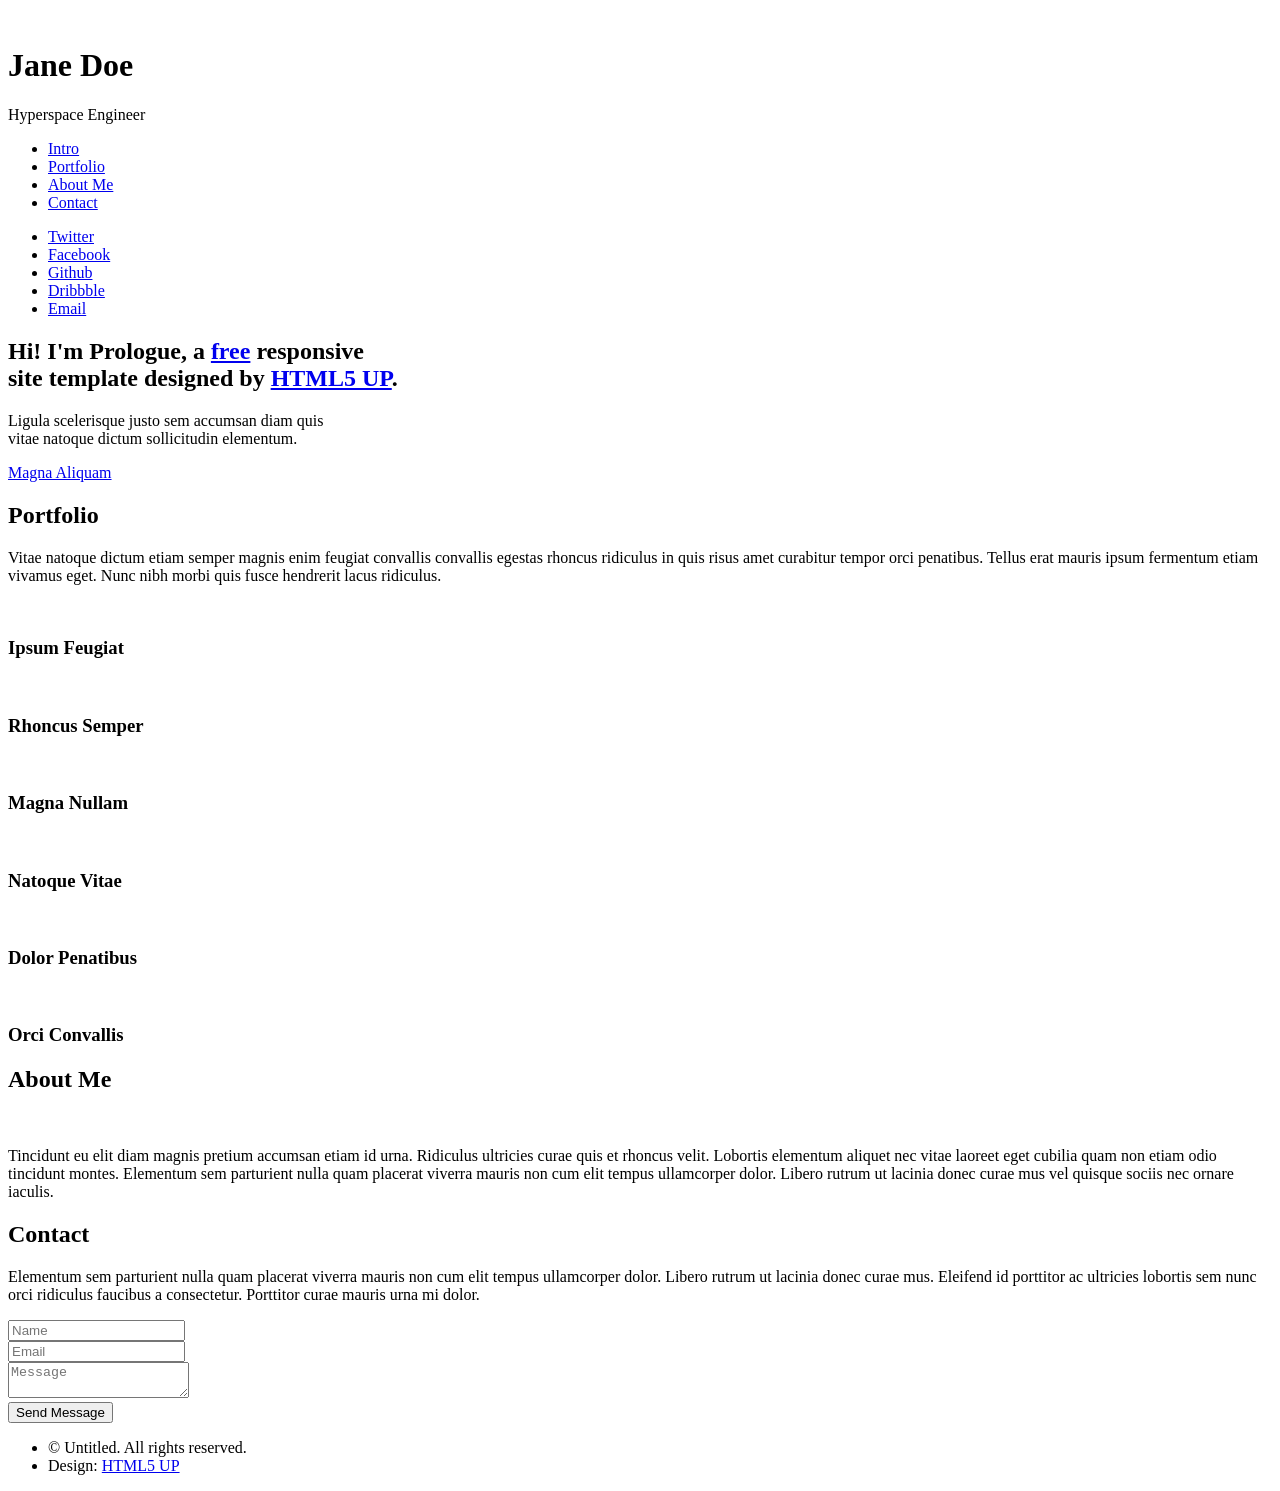
==== index.html @ a4ecb42e "download ini" ====
<!DOCTYPE HTML>
<!--
	Prologue by HTML5 UP
	html5up.net | @ajlkn
	Free for personal and commercial use under the CCA 3.0 license (html5up.net/license)
-->
<html>
	<head>
		<title>Prologue by HTML5 UP</title>
		<meta charset="utf-8" />
		<meta name="viewport" content="width=device-width, initial-scale=1, user-scalable=no" />
		<link rel="stylesheet" href="assets/css/main.css" />
	</head>
	<body class="is-preload">

		<!-- Header -->
			<div id="header">

				<div class="top">

					<!-- Logo -->
						<div id="logo">
							<span class="image avatar48"><img src="images/avatar.jpg" alt="" /></span>
							<h1 id="title">Jane Doe</h1>
							<p>Hyperspace Engineer</p>
						</div>

					<!-- Nav -->
						<nav id="nav">
							<ul>
								<li><a href="#top" id="top-link"><span class="icon solid fa-home">Intro</span></a></li>
								<li><a href="#portfolio" id="portfolio-link"><span class="icon solid fa-th">Portfolio</span></a></li>
								<li><a href="#about" id="about-link"><span class="icon solid fa-user">About Me</span></a></li>
								<li><a href="#contact" id="contact-link"><span class="icon solid fa-envelope">Contact</span></a></li>
							</ul>
						</nav>

				</div>

				<div class="bottom">

					<!-- Social Icons -->
						<ul class="icons">
							<li><a href="#" class="icon brands fa-twitter"><span class="label">Twitter</span></a></li>
							<li><a href="#" class="icon brands fa-facebook-f"><span class="label">Facebook</span></a></li>
							<li><a href="#" class="icon brands fa-github"><span class="label">Github</span></a></li>
							<li><a href="#" class="icon brands fa-dribbble"><span class="label">Dribbble</span></a></li>
							<li><a href="#" class="icon solid fa-envelope"><span class="label">Email</span></a></li>
						</ul>

				</div>

			</div>

		<!-- Main -->
			<div id="main">

				<!-- Intro -->
					<section id="top" class="one dark cover">
						<div class="container">

							<header>
								<h2 class="alt">Hi! I'm <strong>Prologue</strong>, a <a href="http://html5up.net/license">free</a> responsive<br />
								site template designed by <a href="http://html5up.net">HTML5 UP</a>.</h2>
								<p>Ligula scelerisque justo sem accumsan diam quis<br />
								vitae natoque dictum sollicitudin elementum.</p>
							</header>

							<footer>
								<a href="#portfolio" class="button scrolly">Magna Aliquam</a>
							</footer>

						</div>
					</section>

				<!-- Portfolio -->
					<section id="portfolio" class="two">
						<div class="container">

							<header>
								<h2>Portfolio</h2>
							</header>

							<p>Vitae natoque dictum etiam semper magnis enim feugiat convallis convallis
							egestas rhoncus ridiculus in quis risus amet curabitur tempor orci penatibus.
							Tellus erat mauris ipsum fermentum etiam vivamus eget. Nunc nibh morbi quis
							fusce hendrerit lacus ridiculus.</p>

							<div class="row">
								<div class="col-4 col-12-mobile">
									<article class="item">
										<a href="#" class="image fit"><img src="images/pic02.jpg" alt="" /></a>
										<header>
											<h3>Ipsum Feugiat</h3>
										</header>
									</article>
									<article class="item">
										<a href="#" class="image fit"><img src="images/pic03.jpg" alt="" /></a>
										<header>
											<h3>Rhoncus Semper</h3>
										</header>
									</article>
								</div>
								<div class="col-4 col-12-mobile">
									<article class="item">
										<a href="#" class="image fit"><img src="images/pic04.jpg" alt="" /></a>
										<header>
											<h3>Magna Nullam</h3>
										</header>
									</article>
									<article class="item">
										<a href="#" class="image fit"><img src="images/pic05.jpg" alt="" /></a>
										<header>
											<h3>Natoque Vitae</h3>
										</header>
									</article>
								</div>
								<div class="col-4 col-12-mobile">
									<article class="item">
										<a href="#" class="image fit"><img src="images/pic06.jpg" alt="" /></a>
										<header>
											<h3>Dolor Penatibus</h3>
										</header>
									</article>
									<article class="item">
										<a href="#" class="image fit"><img src="images/pic07.jpg" alt="" /></a>
										<header>
											<h3>Orci Convallis</h3>
										</header>
									</article>
								</div>
							</div>

						</div>
					</section>

				<!-- About Me -->
					<section id="about" class="three">
						<div class="container">

							<header>
								<h2>About Me</h2>
							</header>

							<a href="#" class="image featured"><img src="images/pic08.jpg" alt="" /></a>

							<p>Tincidunt eu elit diam magnis pretium accumsan etiam id urna. Ridiculus
							ultricies curae quis et rhoncus velit. Lobortis elementum aliquet nec vitae
							laoreet eget cubilia quam non etiam odio tincidunt montes. Elementum sem
							parturient nulla quam placerat viverra mauris non cum elit tempus ullamcorper
							dolor. Libero rutrum ut lacinia donec curae mus vel quisque sociis nec
							ornare iaculis.</p>

						</div>
					</section>

				<!-- Contact -->
					<section id="contact" class="four">
						<div class="container">

							<header>
								<h2>Contact</h2>
							</header>

							<p>Elementum sem parturient nulla quam placerat viverra
							mauris non cum elit tempus ullamcorper dolor. Libero rutrum ut lacinia
							donec curae mus. Eleifend id porttitor ac ultricies lobortis sem nunc
							orci ridiculus faucibus a consectetur. Porttitor curae mauris urna mi dolor.</p>

							<form method="post" action="#">
								<div class="row">
									<div class="col-6 col-12-mobile"><input type="text" name="name" placeholder="Name" /></div>
									<div class="col-6 col-12-mobile"><input type="text" name="email" placeholder="Email" /></div>
									<div class="col-12">
										<textarea name="message" placeholder="Message"></textarea>
									</div>
									<div class="col-12">
										<input type="submit" value="Send Message" />
									</div>
								</div>
							</form>

						</div>
					</section>

			</div>

		<!-- Footer -->
			<div id="footer">

				<!-- Copyright -->
					<ul class="copyright">
						<li>&copy; Untitled. All rights reserved.</li><li>Design: <a href="http://html5up.net">HTML5 UP</a></li>
					</ul>

			</div>

		<!-- Scripts -->
			<script src="assets/js/jquery.min.js"></script>
			<script src="assets/js/jquery.scrolly.min.js"></script>
			<script src="assets/js/jquery.scrollex.min.js"></script>
			<script src="assets/js/browser.min.js"></script>
			<script src="assets/js/breakpoints.min.js"></script>
			<script src="assets/js/util.js"></script>
			<script src="assets/js/main.js"></script>

	</body>
</html>
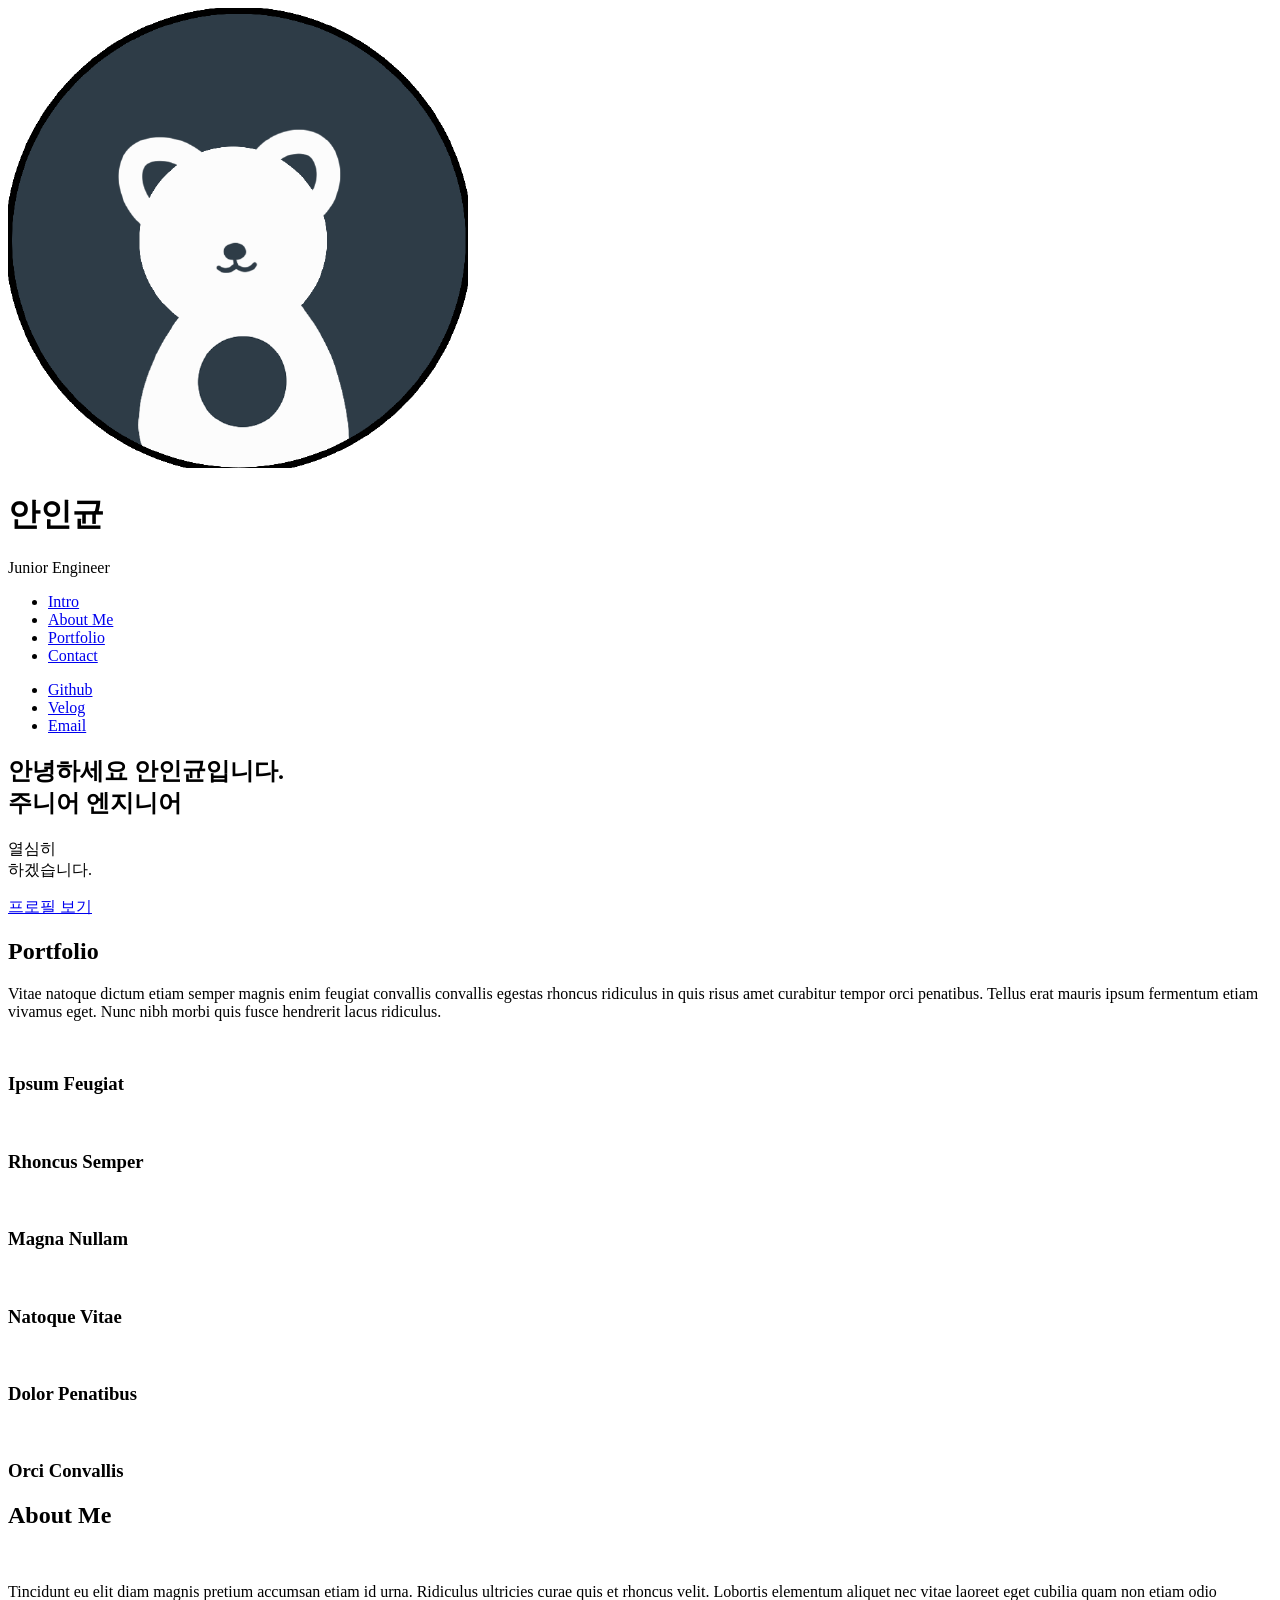
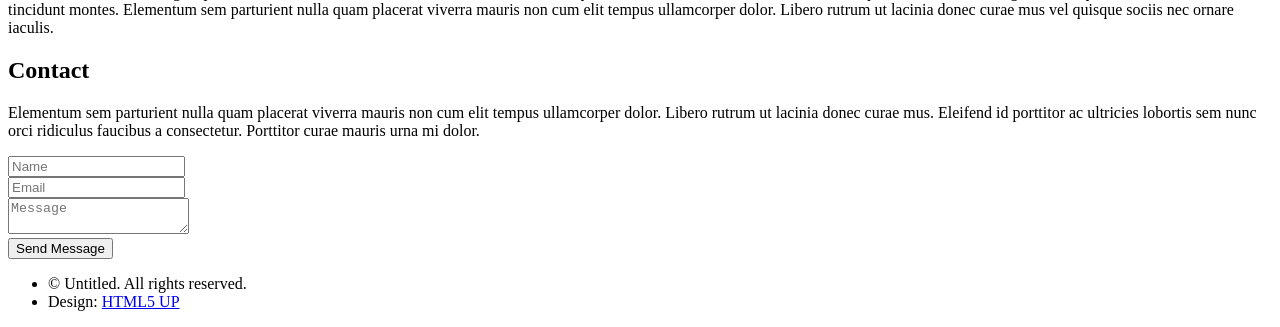
==== commit a99a8851: "edit some" ====
--- a/index.html
+++ b/index.html
@@ -6,7 +6,7 @@
 -->
 <html>
 	<head>
-		<title>Prologue by HTML5 UP</title>
+		<title>Inkun,An</title>
 		<meta charset="utf-8" />
 		<meta name="viewport" content="width=device-width, initial-scale=1, user-scalable=no" />
 		<link rel="stylesheet" href="assets/css/main.css" />
@@ -21,16 +21,16 @@
 					<!-- Logo -->
 						<div id="logo">
 							<span class="image avatar48"><img src="images/avatar.jpg" alt="" /></span>
-							<h1 id="title">Jane Doe</h1>
-							<p>Hyperspace Engineer</p>
+							<h1 id="title">안인균</h1>
+							<p>Junior Engineer</p>
 						</div>
 
 					<!-- Nav -->
 						<nav id="nav">
 							<ul>
 								<li><a href="#top" id="top-link"><span class="icon solid fa-home">Intro</span></a></li>
+                                <li><a href="#about" id="about-link"><span class="icon solid fa-user">About Me</span></a></li>
 								<li><a href="#portfolio" id="portfolio-link"><span class="icon solid fa-th">Portfolio</span></a></li>
-								<li><a href="#about" id="about-link"><span class="icon solid fa-user">About Me</span></a></li>
 								<li><a href="#contact" id="contact-link"><span class="icon solid fa-envelope">Contact</span></a></li>
 							</ul>
 						</nav>
@@ -41,11 +41,11 @@
 
 					<!-- Social Icons -->
 						<ul class="icons">
-							<li><a href="#" class="icon brands fa-twitter"><span class="label">Twitter</span></a></li>
-							<li><a href="#" class="icon brands fa-facebook-f"><span class="label">Facebook</span></a></li>
-							<li><a href="#" class="icon brands fa-github"><span class="label">Github</span></a></li>
-							<li><a href="#" class="icon brands fa-dribbble"><span class="label">Dribbble</span></a></li>
-							<li><a href="#" class="icon solid fa-envelope"><span class="label">Email</span></a></li>
+<!--							<li><a href="#" class="icon brands fa-twitter"><span class="label">Twitter</span></a></li>-->
+<!--							<li><a href="#" class="icon brands fa-facebook-f"><span class="label">Facebook</span></a></li>-->
+							<li><a href="https://github.com/aaingyunii" class="icon brands fa-github"><span class="label">Github</span></a></li>
+							<li><a href="https://velog.io/@dlsrbs98" class="icon brands fa-dribbble"><span class="label">Velog</span></a></li>
+							<li><a href="mailto:dlsrbs98@gmail.com" class="icon solid fa-envelope"><span class="label">Email</span></a></li>
 						</ul>
 
 				</div>
@@ -60,14 +60,14 @@
 						<div class="container">
 
 							<header>
-								<h2 class="alt">Hi! I'm <strong>Prologue</strong>, a <a href="http://html5up.net/license">free</a> responsive<br />
-								site template designed by <a href="http://html5up.net">HTML5 UP</a>.</h2>
-								<p>Ligula scelerisque justo sem accumsan diam quis<br />
-								vitae natoque dictum sollicitudin elementum.</p>
+								<h2 class="alt">안녕하세요 <strong>안인균</strong>입니다.<br />
+								주니어 엔지니어</h2>
+								<p>열심히<br />
+								하겠습니다.</p>
 							</header>
 
 							<footer>
-								<a href="#portfolio" class="button scrolly">Magna Aliquam</a>
+								<a href="#about" class="button scrolly">프로필 보기</a>
 							</footer>
 
 						</div>
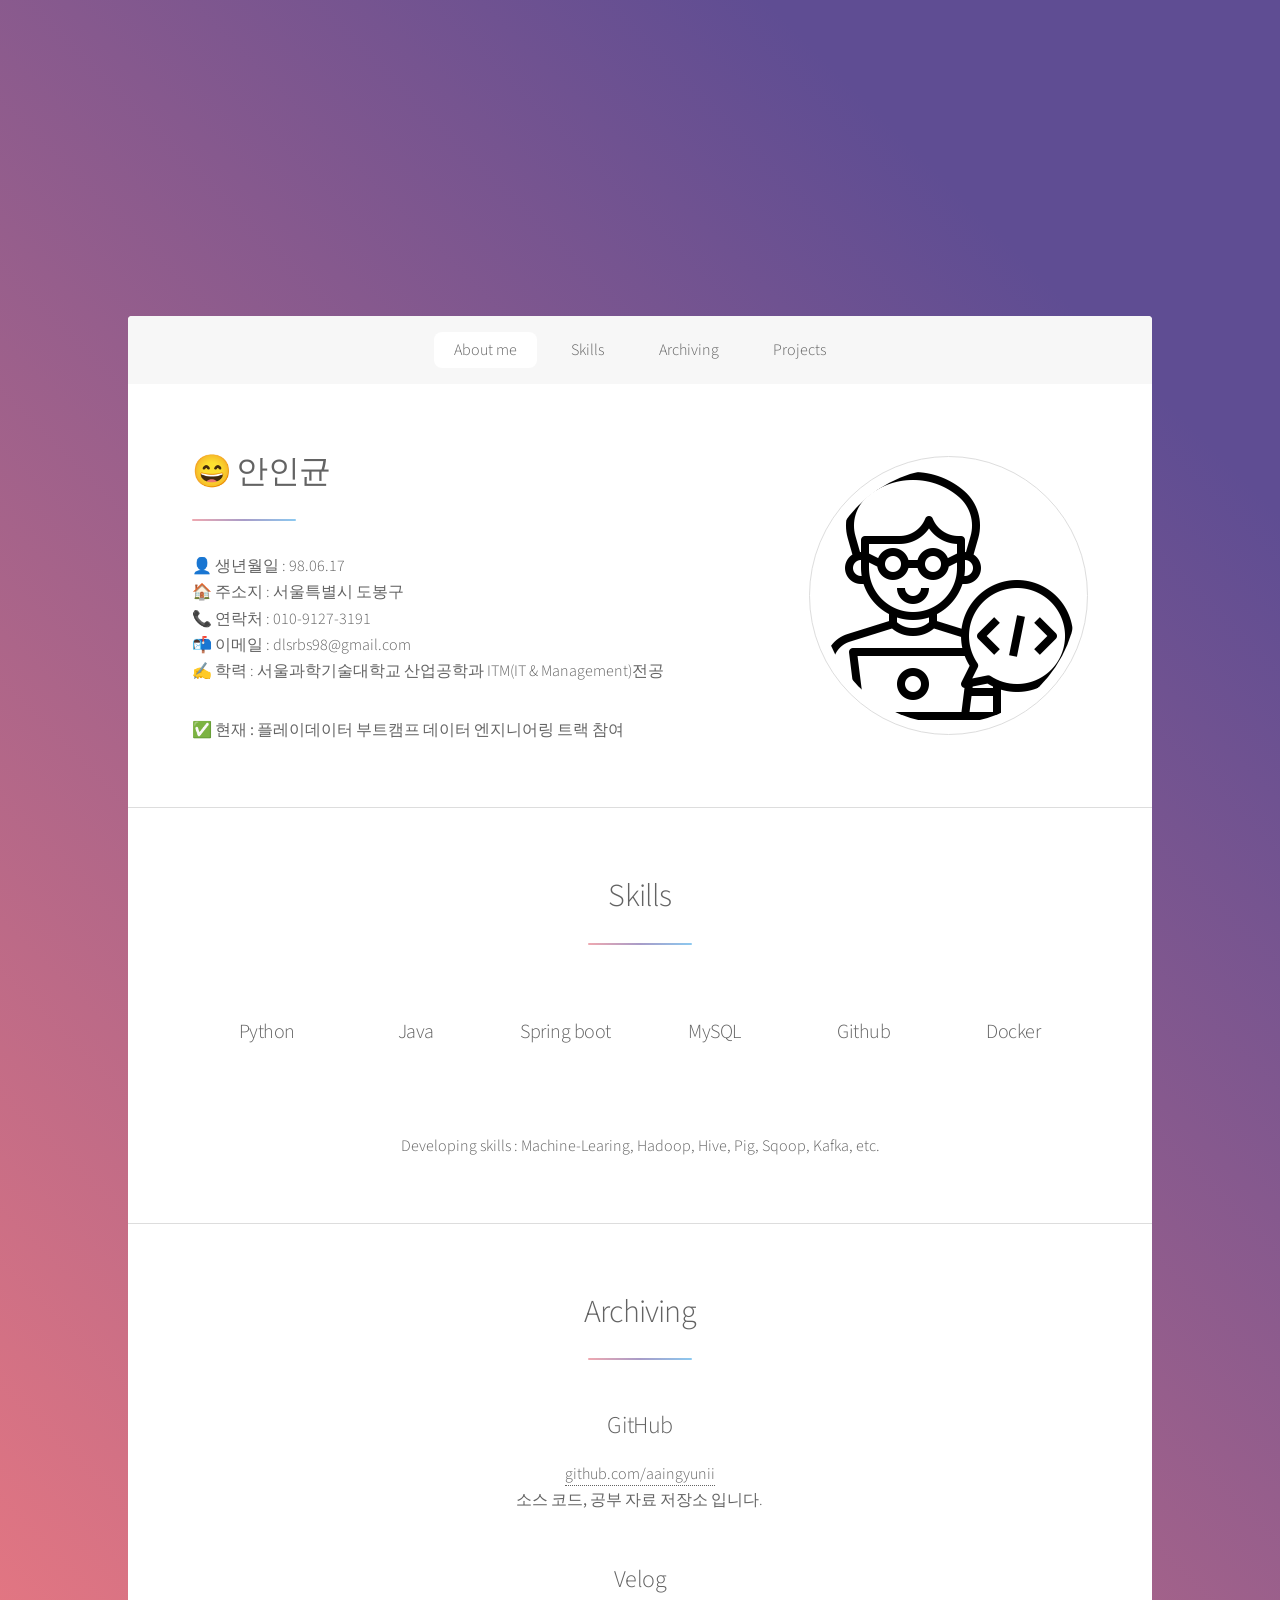
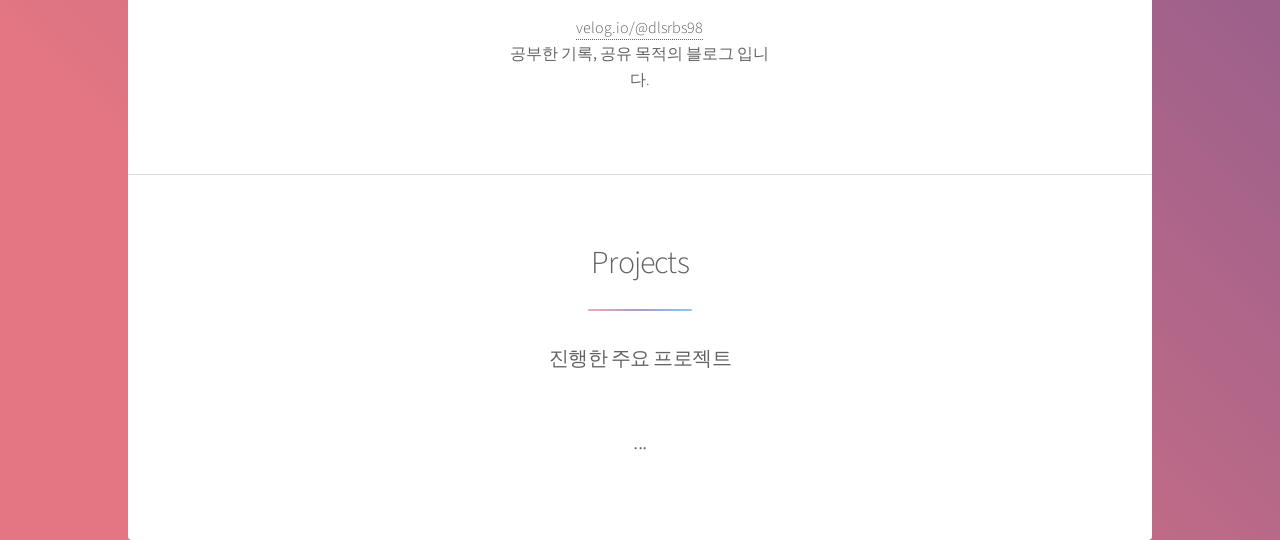
==== commit c5cac6b4: "organizing portfolio" ====
--- a/index.html
+++ b/index.html
@@ -1,204 +1,201 @@
 <!DOCTYPE HTML>
 <!--
-	Prologue by HTML5 UP
+	Stellar by HTML5 UP
 	html5up.net | @ajlkn
 	Free for personal and commercial use under the CCA 3.0 license (html5up.net/license)
 -->
 <html>
 	<head>
-		<title>Inkun,An</title>
+		<title>Stellar by HTML5 UP</title>
 		<meta charset="utf-8" />
 		<meta name="viewport" content="width=device-width, initial-scale=1, user-scalable=no" />
 		<link rel="stylesheet" href="assets/css/main.css" />
+		<noscript><link rel="stylesheet" href="assets/css/noscript.css" /></noscript>
 	</head>
 	<body class="is-preload">
 
-		<!-- Header -->
-			<div id="header">
-
-				<div class="top">
-
-					<!-- Logo -->
-						<div id="logo">
-							<span class="image avatar48"><img src="images/avatar.jpg" alt="" /></span>
-							<h1 id="title">안인균</h1>
-							<p>Junior Engineer</p>
-						</div>
-
-					<!-- Nav -->
-						<nav id="nav">
-							<ul>
-								<li><a href="#top" id="top-link"><span class="icon solid fa-home">Intro</span></a></li>
-                                <li><a href="#about" id="about-link"><span class="icon solid fa-user">About Me</span></a></li>
-								<li><a href="#portfolio" id="portfolio-link"><span class="icon solid fa-th">Portfolio</span></a></li>
-								<li><a href="#contact" id="contact-link"><span class="icon solid fa-envelope">Contact</span></a></li>
+		<!-- Wrapper -->
+			<div id="wrapper">
+
+				<!-- Header -->
+					<header id="header" class="alt">
+						<span class="logo"><img src="images/logo.svg" alt="" /></span>
+						<h1>안인균</h1>
+						<p>신입 개발자 포트폴리오<br />
+<!--						built by <a href="https://twitter.com/ajlkn">@ajlkn</a> for <a href="https://html5up.net">HTML5 UP</a>.</p>-->
+					</header>
+
+				<!-- Nav -->
+					<nav id="nav">
+						<ul>
+							<li><a href="#intro" class="active">About me</a></li>
+							<li><a href="#first">Skills</a></li>
+							<li><a href="#second">Archiving</a></li>
+							<li><a href="#cta">Projects</a></li>
+						</ul>
+					</nav>
+
+				<!-- Main -->
+					<div id="main">
+
+						<!-- Introduction -->
+							<section id="intro" class="main">
+								<div class="spotlight">
+									<div class="content">
+										<header class="major">
+											<h2>😄 안인균</h2>
+										</header>
+										<p> 👤 생년월일 : 98.06.17<br>
+                                            🏠 주소지 : 서울특별시 도봉구<br>
+                                            📞 연락처 : 010-9127-3191<br>
+                                            📬 이메일 : dlsrbs98@gmail.com<br>
+                                            ✍ 학력 : 서울과학기술대학교 산업공학과 ITM(IT & Management)전공
+                                        </p>
+                                        <p><strong>✅ 현재 : 플레이데이터 부트캠프 데이터 엔지니어링 트랙 참여</strong></p>
+<!--
+										<ul class="actions">
+											<li><a href="generic.html" class="button">Learn More</a></li>
+										</ul>
+-->
+									</div>
+									<span class="image"><img src="images/pic01.jpg" alt="" /></span>
+								</div>
+							</section>
+
+						<!-- First Section -->
+							<section id="first" class="main special">
+								<header class="major">
+									<h2>Skills</h2>
+								</header>
+								<ul class="statistics">
+									<li>
+										<h3>Python</h3>
+									</li>
+                                    <li>
+										<h3>Java</h3>
+									</li>
+                                    <li>
+										<h3>Spring boot</h3>
+									</li>
+                                    <li>
+										<h3>MySQL</h3>
+									</li>
+                                    <li>
+										<h3>Github</h3>
+									</li>
+                                    <li>
+										<h3>Docker</h3>
+                                    </li>                 
+								</ul>
+
+                                <p>
+                                    Developing skills : Machine-Learing, Hadoop, Hive, Pig, Sqoop, Kafka, etc.
+                                </p>
+
+<!--
+								<footer class="major">
+									<ul class="actions special">
+										<li><a href="generic.html" class="button">Learn More</a></li>
+									</ul>
+								</footer>
+-->
+							</section>
+
+						<!-- Second Section -->
+							<section id="second" class="main special">
+								<header class="major">
+									<h2>Archiving</h2>
+									<p></p>
+								</header>
+                                <ul class="features">
+                                    <li>
+                                    <h2>GitHub</h2>
+                                        <a href="https://github.com/aaingyunii">github.com/aaingyunii</a>
+                                        <p>
+                                        <strong>소스 코드, 공부 자료 저장소</strong> 입니다.
+                                        </p>
+                                    </li>
+								</ul>
+                                <ul class="features">
+                                    <li>
+                                    <h2>Velog</h2>
+                                        <a href="https://velog.io/@dlsrbs98">velog.io/@dlsrbs98</a>
+                                        <p>
+                                        <strong>공부한 기록, 공유 목적의 블로그</strong> 입니다.
+                                        </p>
+                                    </li>
+								</ul>
+                            
+<!--
+								<footer class="major">
+									<ul class="actions special">
+										<li><a href="generic.html" class="button">Learn More</a></li>
+									</ul>
+								</footer>
+-->
+							</section>
+
+						<!-- Get Started -->
+							<section id="cta" class="main special">
+								<header class="major">
+									<h2>Projects</h2>
+									<p>진행한 주요 프로젝트</p>
+								</header>
+                                <ul class="features">
+                                    <li>
+                                    <h2>...</h2>
+                                    </li>
+								</ul>
+<!--
+								<footer class="major">
+									<ul class="actions special">
+										<li><a href="generic.html" class="button primary">Get Started</a></li>
+										<li><a href="generic.html" class="button">Learn More</a></li>
+									</ul>
+								</footer>
+-->
+							</section>
+
+					</div>
+
+				<!-- Footer -->
+<!--
+					<footer id="footer">
+						<section>
+							<h2>Aliquam sed mauris</h2>
+							<p>Sed lorem ipsum dolor sit amet et nullam consequat feugiat consequat magna adipiscing tempus etiam dolore veroeros. eget dapibus mauris. Cras aliquet, nisl ut viverra sollicitudin, ligula erat egestas velit, vitae tincidunt odio.</p>
+							<ul class="actions">
+								<li><a href="generic.html" class="button">Learn More</a></li>
 							</ul>
-						</nav>
-
-				</div>
-
-				<div class="bottom">
-
-					<!-- Social Icons -->
-						<ul class="icons">
-<!--							<li><a href="#" class="icon brands fa-twitter"><span class="label">Twitter</span></a></li>-->
-<!--							<li><a href="#" class="icon brands fa-facebook-f"><span class="label">Facebook</span></a></li>-->
-							<li><a href="https://github.com/aaingyunii" class="icon brands fa-github"><span class="label">Github</span></a></li>
-							<li><a href="https://velog.io/@dlsrbs98" class="icon brands fa-dribbble"><span class="label">Velog</span></a></li>
-							<li><a href="mailto:dlsrbs98@gmail.com" class="icon solid fa-envelope"><span class="label">Email</span></a></li>
-						</ul>
-
-				</div>
-
-			</div>
-
-		<!-- Main -->
-			<div id="main">
-
-				<!-- Intro -->
-					<section id="top" class="one dark cover">
-						<div class="container">
-
-							<header>
-								<h2 class="alt">안녕하세요 <strong>안인균</strong>입니다.<br />
-								주니어 엔지니어</h2>
-								<p>열심히<br />
-								하겠습니다.</p>
-							</header>
-
-							<footer>
-								<a href="#about" class="button scrolly">프로필 보기</a>
-							</footer>
-
-						</div>
-					</section>
-
-				<!-- Portfolio -->
-					<section id="portfolio" class="two">
-						<div class="container">
-
-							<header>
-								<h2>Portfolio</h2>
-							</header>
-
-							<p>Vitae natoque dictum etiam semper magnis enim feugiat convallis convallis
-							egestas rhoncus ridiculus in quis risus amet curabitur tempor orci penatibus.
-							Tellus erat mauris ipsum fermentum etiam vivamus eget. Nunc nibh morbi quis
-							fusce hendrerit lacus ridiculus.</p>
-
-							<div class="row">
-								<div class="col-4 col-12-mobile">
-									<article class="item">
-										<a href="#" class="image fit"><img src="images/pic02.jpg" alt="" /></a>
-										<header>
-											<h3>Ipsum Feugiat</h3>
-										</header>
-									</article>
-									<article class="item">
-										<a href="#" class="image fit"><img src="images/pic03.jpg" alt="" /></a>
-										<header>
-											<h3>Rhoncus Semper</h3>
-										</header>
-									</article>
-								</div>
-								<div class="col-4 col-12-mobile">
-									<article class="item">
-										<a href="#" class="image fit"><img src="images/pic04.jpg" alt="" /></a>
-										<header>
-											<h3>Magna Nullam</h3>
-										</header>
-									</article>
-									<article class="item">
-										<a href="#" class="image fit"><img src="images/pic05.jpg" alt="" /></a>
-										<header>
-											<h3>Natoque Vitae</h3>
-										</header>
-									</article>
-								</div>
-								<div class="col-4 col-12-mobile">
-									<article class="item">
-										<a href="#" class="image fit"><img src="images/pic06.jpg" alt="" /></a>
-										<header>
-											<h3>Dolor Penatibus</h3>
-										</header>
-									</article>
-									<article class="item">
-										<a href="#" class="image fit"><img src="images/pic07.jpg" alt="" /></a>
-										<header>
-											<h3>Orci Convallis</h3>
-										</header>
-									</article>
-								</div>
-							</div>
-
-						</div>
-					</section>
-
-				<!-- About Me -->
-					<section id="about" class="three">
-						<div class="container">
-
-							<header>
-								<h2>About Me</h2>
-							</header>
-
-							<a href="#" class="image featured"><img src="images/pic08.jpg" alt="" /></a>
-
-							<p>Tincidunt eu elit diam magnis pretium accumsan etiam id urna. Ridiculus
-							ultricies curae quis et rhoncus velit. Lobortis elementum aliquet nec vitae
-							laoreet eget cubilia quam non etiam odio tincidunt montes. Elementum sem
-							parturient nulla quam placerat viverra mauris non cum elit tempus ullamcorper
-							dolor. Libero rutrum ut lacinia donec curae mus vel quisque sociis nec
-							ornare iaculis.</p>
-
-						</div>
-					</section>
-
-				<!-- Contact -->
-					<section id="contact" class="four">
-						<div class="container">
-
-							<header>
-								<h2>Contact</h2>
-							</header>
-
-							<p>Elementum sem parturient nulla quam placerat viverra
-							mauris non cum elit tempus ullamcorper dolor. Libero rutrum ut lacinia
-							donec curae mus. Eleifend id porttitor ac ultricies lobortis sem nunc
-							orci ridiculus faucibus a consectetur. Porttitor curae mauris urna mi dolor.</p>
-
-							<form method="post" action="#">
-								<div class="row">
-									<div class="col-6 col-12-mobile"><input type="text" name="name" placeholder="Name" /></div>
-									<div class="col-6 col-12-mobile"><input type="text" name="email" placeholder="Email" /></div>
-									<div class="col-12">
-										<textarea name="message" placeholder="Message"></textarea>
-									</div>
-									<div class="col-12">
-										<input type="submit" value="Send Message" />
-									</div>
-								</div>
-							</form>
-
-						</div>
-					</section>
-
-			</div>
-
-		<!-- Footer -->
-			<div id="footer">
-
-				<!-- Copyright -->
-					<ul class="copyright">
-						<li>&copy; Untitled. All rights reserved.</li><li>Design: <a href="http://html5up.net">HTML5 UP</a></li>
-					</ul>
+						</section>
+						<section>
+							<h2>Etiam feugiat</h2>
+							<dl class="alt">
+								<dt>Address</dt>
+								<dd>1234 Somewhere Road &bull; Nashville, TN 00000 &bull; USA</dd>
+								<dt>Phone</dt>
+								<dd>(000) 000-0000 x 0000</dd>
+								<dt>Email</dt>
+								<dd><a href="#">information@untitled.tld</a></dd>
+							</dl>
+							<ul class="icons">
+								<li><a href="#" class="icon brands fa-twitter alt"><span class="label">Twitter</span></a></li>
+								<li><a href="#" class="icon brands fa-facebook-f alt"><span class="label">Facebook</span></a></li>
+								<li><a href="#" class="icon brands fa-instagram alt"><span class="label">Instagram</span></a></li>
+								<li><a href="#" class="icon brands fa-github alt"><span class="label">GitHub</span></a></li>
+								<li><a href="#" class="icon brands fa-dribbble alt"><span class="label">Dribbble</span></a></li>
+							</ul>
+						</section>
+						<p class="copyright">&copy; Untitled. Design: <a href="https://html5up.net">HTML5 UP</a>.</p>
+					</footer>
+-->
 
 			</div>
 
 		<!-- Scripts -->
 			<script src="assets/js/jquery.min.js"></script>
+			<script src="assets/js/jquery.scrollex.min.js"></script>
 			<script src="assets/js/jquery.scrolly.min.js"></script>
-			<script src="assets/js/jquery.scrollex.min.js"></script>
 			<script src="assets/js/browser.min.js"></script>
 			<script src="assets/js/breakpoints.min.js"></script>
 			<script src="assets/js/util.js"></script>
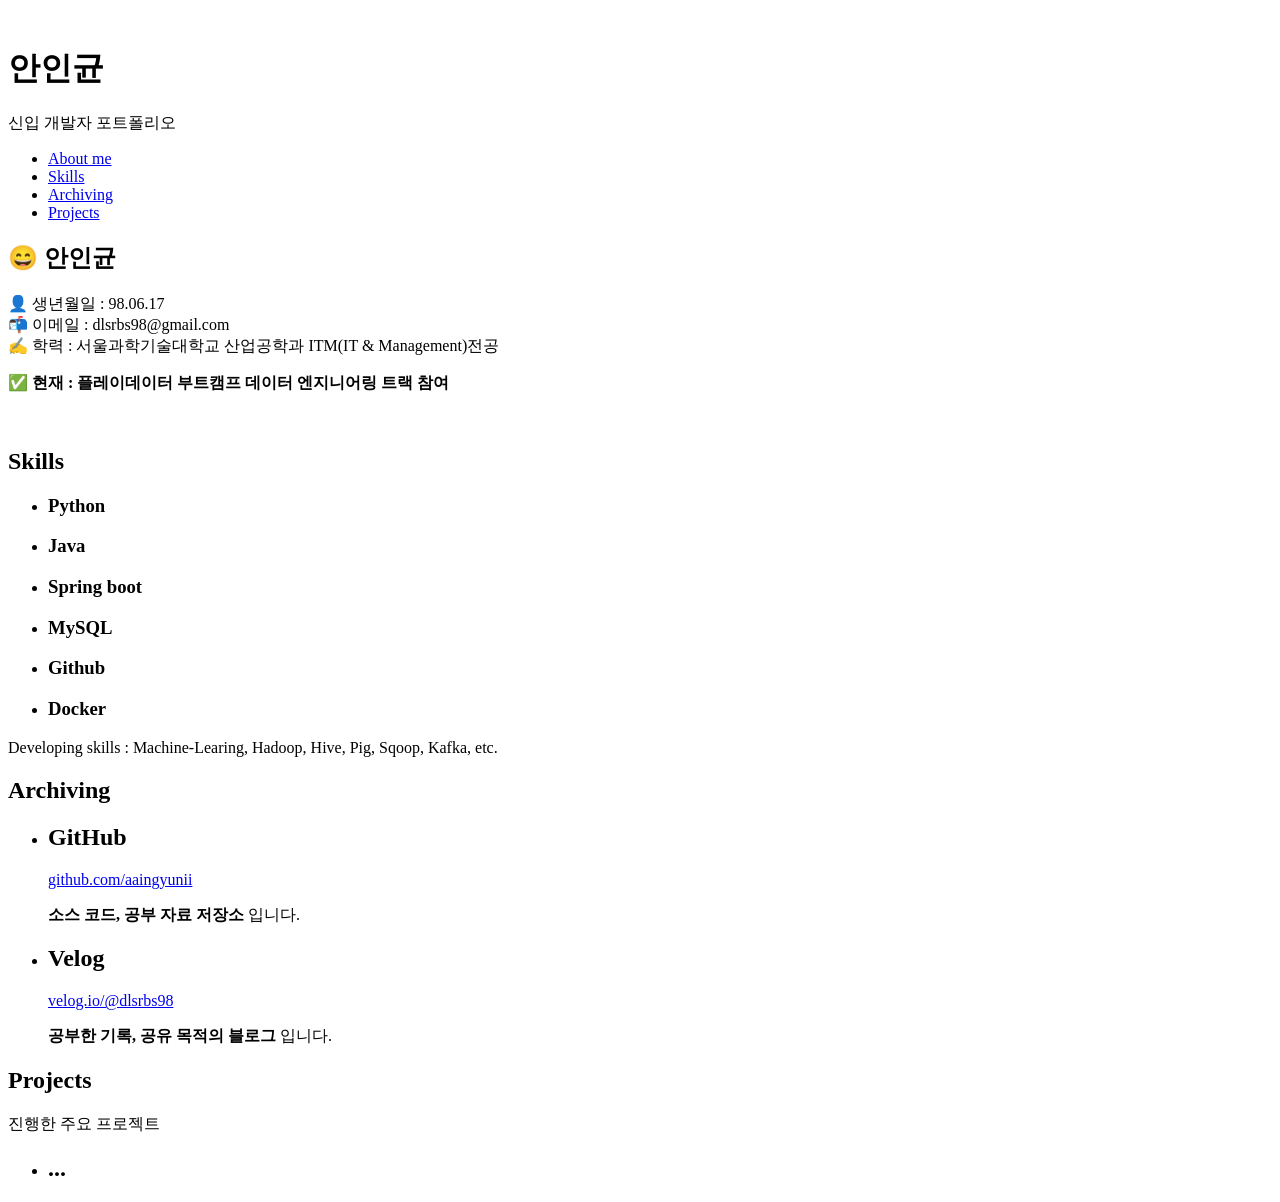
==== commit 3d9ea863: "edit some wrong things" ====
--- a/index.html
+++ b/index.html
@@ -6,7 +6,7 @@
 -->
 <html>
 	<head>
-		<title>Stellar by HTML5 UP</title>
+		<title>An, In-kun's Portfolio</title>
 		<meta charset="utf-8" />
 		<meta name="viewport" content="width=device-width, initial-scale=1, user-scalable=no" />
 		<link rel="stylesheet" href="assets/css/main.css" />
@@ -46,8 +46,6 @@
 											<h2>😄 안인균</h2>
 										</header>
 										<p> 👤 생년월일 : 98.06.17<br>
-                                            🏠 주소지 : 서울특별시 도봉구<br>
-                                            📞 연락처 : 010-9127-3191<br>
                                             📬 이메일 : dlsrbs98@gmail.com<br>
                                             ✍ 학력 : 서울과학기술대학교 산업공학과 ITM(IT & Management)전공
                                         </p>
